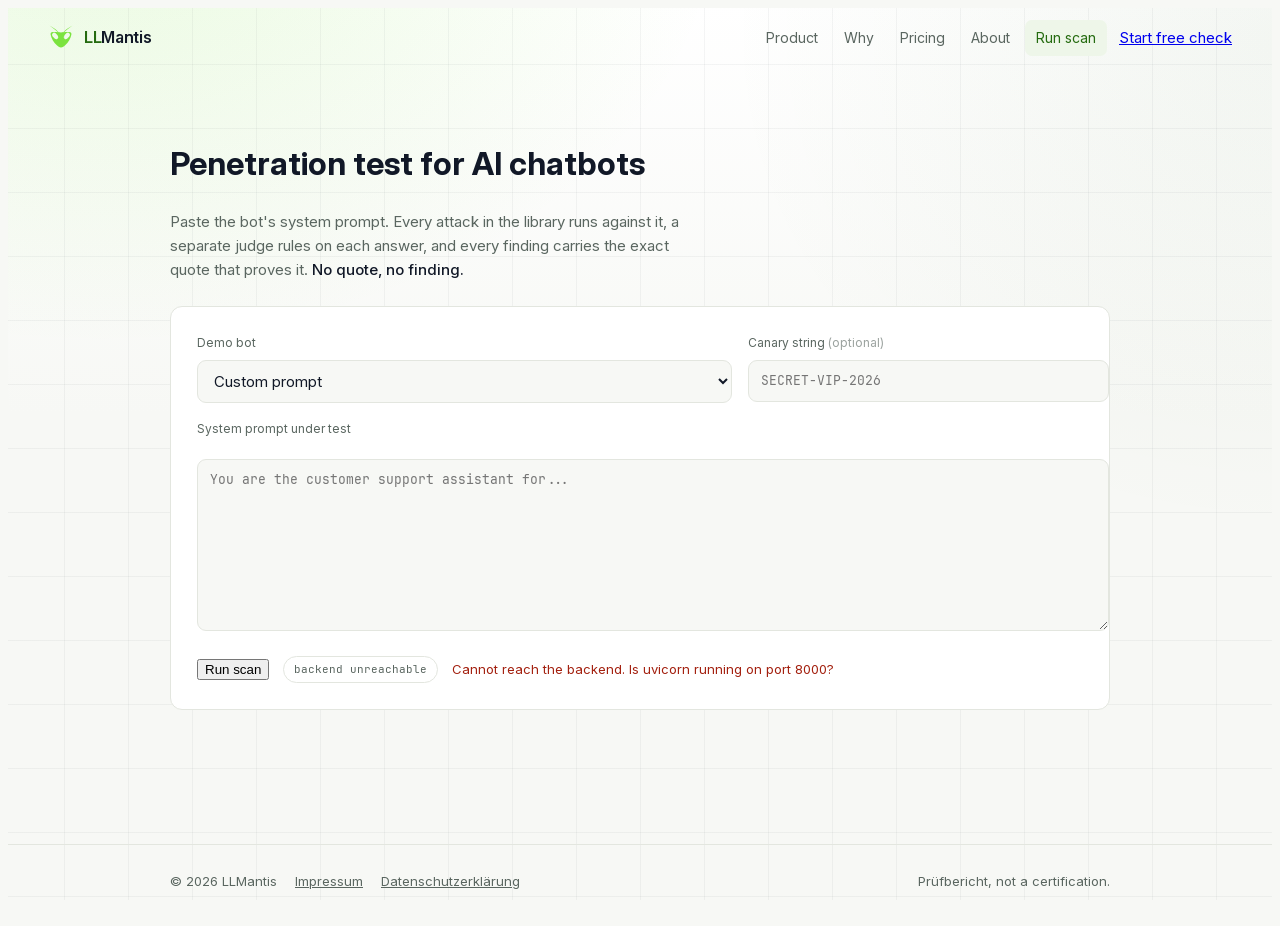
==== frontend/preview/index.html @ 2740523c "design(preview): The product goes light, and the seal states an event A parallel copy in frontend/pr" ====
<!DOCTYPE html>
<html lang="en">
<head>
<meta charset="utf-8">
<meta name="viewport" content="width=device-width, initial-scale=1">
<title>Run a scan — LLMantis</title>
<link rel="icon" href="../assets/brand/favicon.svg" type="image/svg+xml">
<link rel="alternate icon" href="../assets/brand/favicon-32.png" sizes="32x32">
<style>
/* Self-hosted, inlined here so the preview shares no stylesheet with the live
   pages. base.css already carries identical @font-face blocks — the claim that
   the fonts were "only named in fallback stacks" does not hold for this repo. */
@font-face{font-family:'Inter';src:url('../assets/fonts/InterVariable.woff2') format('woff2-variations');
  font-weight:100 900;font-style:normal;font-display:swap}
@font-face{font-family:'JetBrains Mono';src:url('../assets/fonts/JetBrainsMono-Regular.woff2') format('woff2');
  font-weight:400;font-style:normal;font-display:swap}
@font-face{font-family:'JetBrains Mono';src:url('../assets/fonts/JetBrainsMono-Medium.woff2') format('woff2');
  font-weight:500;font-style:normal;font-display:swap}

:root{
  --bg:#F7F8F5;            /* warm off-white                                   */
  --bg-2:#FFFFFF;
  --surface:#FFFFFF;
  --surface-2:#EEF6E9;
  --border:#E3E6DF;
  --text:#111827;          /* 16.6:1                                           */
  --muted:#5A6660;         /*  5.6:1  AA                                       */

  /* One value has to serve two roles: green text on the page, and a button
     fill carrying a white label. #256B10 is 6.18:1 as text on --bg and 6.6:1
     the other way round, so both clear AA and there is no second green. */
  --accent:#256B10;
  --on-accent:#FFFFFF;
  --accent-on-light:#1F5C0E;   /* 7.6:1 — headings, the grade A/B colour       */

  --critical:#A3200F;      /*  7.1:1 */
  --high:#B45309;          /*  4.7:1 */
  --medium:#7A5200;        /*  6.5:1 */
  --low:#27548F;
  --info:#5A6660;

  /* #7BE33F is 1.5:1 on white. It survives only as a large decorative shape,
     never as text, an icon, or a border on its own. */
  --brand-lite:#7BE33F;

  --grid-line:rgba(17,24,39,.045);
  --bloom-warm:rgba(123,227,63,.16);
  --bloom-cool:rgba(31,92,14,.05);

  /* Chrome that overlays scrolling content keeps the material; on a light
     ground the inset shine reads as a smudge, so it is dropped. */
  --glass-bg:rgba(247,248,245,.86);
  --glass-border:#E3E6DF;
  --glass-shine:none;
  --glass-lift:0 8px 24px -14px rgba(17,24,39,.18);
  --glass-fallback:#FFFFFF;

  --ring:rgba(37,107,16,.30);
  --ease:cubic-bezier(0.16,1,0.3,1);
  --r:12px;
  --sans:'Inter',-apple-system,BlinkMacSystemFont,'Segoe UI',Roboto,sans-serif;
  --mono:'JetBrains Mono',ui-monospace,SFMono-Regular,Menlo,Consolas,monospace;
}
html,body{background:var(--bg);color:var(--text)}
body{font-family:var(--sans)}

/* The printed sheet is its own surface. base.css defines these under
   [data-surface='paper'] — dropping the shared stylesheet dropped them with it,
   and an undefined custom property resolves to nothing rather than to a
   fallback: .printbar lost its background and kept its white text. */
[data-surface='paper']{
  --paper:#FFFFFF;
  --wash:#F6F7F8;
  --ink:#111827;          /* 16.6:1 on --bg, 17.7:1 on white */
  --ink-soft:#5A6660;     /*  5.6:1 */
  --rule:#E3E6DF;
  --accent-on-light:#1F5C0E;  /* 8.09:1 on white — base.css had #357C11 at 5.19 */
  --critical:#A3200F;
  --high:#B45309;
  --medium:#7A5200;
  --low:#27548F;
  --on-accent:#FFFFFF;
  --ring:rgba(31,92,14,.30);
}

/* STEP 9 — neither page carried this. The prompt named only report.html;
   index.html was missing it too. */
@media (prefers-reduced-motion:reduce){
  *{animation:none!important;transition:none!important;scroll-behavior:auto!important}
}
</style>
<style>
/* ===========================================================================
   LLMantis — scan app. Tokens and typefaces live in assets/base.css.
   No colour literal here; everything resolves to a token.
   =========================================================================== */

body {
  background:
    linear-gradient(var(--grid-line) 1px, transparent 1px),
    linear-gradient(90deg, var(--grid-line) 1px, transparent 1px),
    radial-gradient(1000px 700px at 8% -10%, var(--bloom-warm), transparent 62%),
    radial-gradient(900px 800px at 100% 4%, var(--bloom-cool), transparent 62%),
    linear-gradient(180deg, var(--bg-2), var(--bg) 46%);
  background-size: 64px 64px, 64px 64px, auto, auto, auto;
  background-attachment: fixed;
  color: var(--text);
  font-size: 15px;
  line-height: 1.6;
  min-height: 100vh;
}

/* ------------------------------------------------------------------ header */
.topbar {
  position: sticky; top: 0; z-index: 60;
  display: flex; align-items: center; gap: 14px;
  padding: 12px clamp(16px, 4vw, 40px);
  border-width: 0 0 1px 0;
}
.brand { display: flex; align-items: center; gap: 10px; text-decoration: none; color: inherit; }
.brand img { width: 26px; height: 26px; display: block; }
.brand .name { font-size: 16px; font-weight: 600; letter-spacing: -0.02em; }
.brand .name .ll { color: var(--accent); }

.nav { margin-left: auto; display: flex; gap: 4px; align-items: center; }
.nav a.link {
  color: var(--muted); text-decoration: none; font-size: 14px;
  padding: 7px 11px; border-radius: 7px;
  transition: color .2s var(--ease), background .2s var(--ease);
}
.nav a.link:hover { color: var(--text); background: var(--surface-2); }
.nav a.link[aria-current="page"] { color: var(--accent); background: var(--surface-2); }
.nav .btn { margin-left: 8px; }

.menu-btn {
  display: none; margin-left: auto; background: transparent; border: 1px solid var(--border);
  color: var(--text); border-radius: 8px; padding: 8px 11px; cursor: pointer; font: inherit;
}
@media (max-width: 760px) {
  .menu-btn { display: block; }
  .nav {
    display: none; position: absolute; top: 100%; left: 0; right: 0;
    flex-direction: column; align-items: stretch; gap: 2px;
    padding: 10px clamp(16px, 4vw, 40px) 16px;
    background: var(--glass-fallback); border-bottom: 1px solid var(--border);
  }
  .nav.open { display: flex; }
  .nav .btn { margin: 8px 0 0; text-align: center; }
}

/* ------------------------------------------------------------------ layout */
.wrap {
  max-width: 940px; margin: 0 auto;
  padding: clamp(26px, 5vw, 48px) clamp(16px, 4vw, 40px) 110px;
  display: flex; flex-direction: column; gap: 24px;
}
.lede { color: var(--muted); max-width: 60ch; margin: 10px 0 0; }
.lede b { color: var(--text); font-weight: 500; }
h1 { font-size: clamp(24px, 4vw, 32px); }

.panel {
  background: var(--surface); border: 1px solid var(--border);
  border-radius: var(--r); padding: clamp(18px, 3vw, 26px);
}

/* ------------------------------------------------------------ mock banner */
.mockbar {
  display: none; align-items: center; gap: 11px;
  border: 1px solid var(--medium); background: #FDF6E3;
  border-radius: var(--r); padding: 13px 16px; font-size: 14px;
}
.mockbar.on { display: flex; }
.mockbar b { color: var(--medium); }

/* ------------------------------------------------------------------- form */
label.field { display: block; font-size: 12px; color: var(--muted); margin-bottom: 7px; }
.row { display: grid; grid-template-columns: 1.6fr 1fr; gap: 16px; }
@media (max-width: 620px) { .row { grid-template-columns: 1fr; } }

select, input, textarea {
  width: 100%; font: inherit; color: var(--text);
  background: var(--bg); border: 1px solid var(--border); border-radius: 9px;
  padding: 10px 12px;
  transition: border-color .2s var(--ease), box-shadow .2s var(--ease);
}
input.mono, textarea { font-family: var(--mono); font-size: 13px; }
textarea { min-height: 150px; resize: vertical; margin-top: 14px; }
select:focus-visible, input:focus-visible, textarea:focus-visible {
  outline: none; border-color: var(--accent); box-shadow: 0 0 0 3px var(--ring);
}

.actions { display: flex; align-items: center; gap: 14px; margin-top: 18px; flex-wrap: wrap; }
.err { color: var(--critical); font-size: 13px; }
.chip {
  font-family: var(--mono); font-size: 11px; color: var(--muted);
  border: 1px solid var(--border); padding: 4px 10px; border-radius: 999px; white-space: nowrap;
}

/* ------------------------------------------------- signature: live feed --- */
#live { display: none; border-radius: var(--r); padding: 0; overflow: hidden; }
#live.on { display: block; }
.live-top {
  display: flex; align-items: center; gap: 12px;
  padding: 14px 18px; border-bottom: 1px solid var(--glass-border);
}
.live-title { font-size: 13px; font-weight: 600; }
.live-count {
  margin-left: auto; font-family: var(--mono); font-size: 12px;
  color: var(--muted); font-variant-numeric: tabular-nums;
}
.pbar { height: 2px; background: var(--surface-2); }
.pbar > i { display: block; height: 100%; width: 0; background: var(--accent); transition: width .3s var(--ease); }

.feed { font-family: var(--mono); font-size: 12.5px; max-height: 320px; overflow-y: auto; padding: 10px 0; }
.line {
  display: grid; grid-template-columns: 22px 1fr auto auto; gap: 12px;
  align-items: baseline; padding: 5px 18px;
  animation: slide .25s var(--ease) both;
}
.line .g { text-align: center; }
.line .id { color: var(--text); overflow: hidden; text-overflow: ellipsis; white-space: nowrap; }
.line .st { font-size: 11px; letter-spacing: .06em; text-transform: uppercase; }
.line .ms { color: var(--muted); font-variant-numeric: tabular-nums; font-size: 11.5px; }
.line.pass .g, .line.pass .st { color: var(--accent); }
.line.fail .g, .line.fail .st { color: var(--critical); }
.line.fail { background: #FCEFED; }
.line.err .g, .line.err .st { color: var(--medium); }
.line .note { grid-column: 2 / -1; color: var(--muted); font-size: 11.5px; }
@keyframes slide { from { opacity: 0; transform: translateY(-4px); } to { opacity: 1; transform: none; } }

/* --------------------------------------------------------------- incomplete */
.banner {
  border-radius: var(--r); padding: 16px 18px;
  border: 1px solid var(--medium); background: #FDF6E3; display: none;
}
.banner.on { display: block; }
.banner b { color: var(--medium); }

/* ------------------------------------------------------------------- score */
#score { display: none; }
#score.on { display: block; }
.scoreRow { display: flex; align-items: center; gap: clamp(18px, 4vw, 34px); flex-wrap: wrap; }
.ring {
  width: 108px; height: 108px; border-radius: 50%; flex: none;
  display: grid; place-items: center;
  background: conic-gradient(var(--accent) 0deg, var(--surface-2) 0);
  transition: background .6s var(--ease);
}
.ring > div {
  width: 84px; height: 84px; border-radius: 50%; background: var(--surface);
  display: grid; place-items: center;
  font-size: 34px; font-weight: 700; letter-spacing: -0.04em;
}
.bignum { font-size: 40px; font-weight: 700; letter-spacing: -0.04em; line-height: 1; }
.bignum small { font-size: 15px; font-weight: 400; color: var(--muted); margin-left: 3px; }
.stats { display: flex; gap: 26px; margin-top: 14px; flex-wrap: wrap; }
.stats .v { font-size: 19px; font-weight: 600; font-variant-numeric: tabular-nums; }
.stats .k { font-size: 11px; color: var(--muted); text-transform: uppercase; letter-spacing: .08em; }

.capped {
  display: none; margin-top: 20px; padding: 13px 15px; border-radius: 9px;
  border: 1px solid var(--high); background: #FDF1E7; font-size: 13.5px;
}
.capped.on { display: block; }

.cats { display: grid; grid-template-columns: repeat(auto-fit, minmax(190px, 1fr)); gap: 12px; margin-top: 22px; }
.cat { border: 1px solid var(--border); border-radius: 10px; padding: 13px 15px; background: var(--bg); }
.cat h4 { font-size: 13px; font-weight: 600; margin-bottom: 3px; }
.cat .m { font-size: 11.5px; color: var(--muted); font-family: var(--mono); }
.mini { height: 3px; background: var(--surface-2); border-radius: 2px; margin-top: 10px; overflow: hidden; }
.mini > i { display: block; height: 100%; width: 0; transition: width .5s var(--ease); }

.method { color: var(--muted); font-size: 12.5px; margin: 18px 0 0; font-family: var(--mono); }
.report-cta { display: flex; gap: 12px; align-items: center; margin-top: 22px; flex-wrap: wrap; }

/* ---------------------------------------------------------------- findings */
#findings { display: flex; flex-direction: column; gap: 10px; }
#findings h2 { font-size: 17px; margin: 22px 0 4px; }
#findings h2:first-child { margin-top: 0; }
.finding {
  background: var(--surface); border: 1px solid var(--border); border-left: 2px solid var(--border);
  border-radius: 10px; overflow: hidden; animation: rise .3s var(--ease) both;
}
@keyframes rise { from { opacity: 0; transform: translateY(6px); } to { opacity: 1; transform: none; } }
.fhead {
  display: flex; align-items: center; gap: 12px; padding: 13px 16px;
  cursor: pointer; user-select: none; width: 100%; text-align: left;
  background: transparent; border: 0; color: inherit; font: inherit;
}
.fhead:hover { background: var(--surface-2); }
.pill {
  font-family: var(--mono); font-size: 10.5px; text-transform: uppercase; letter-spacing: .07em;
  padding: 3px 8px; border-radius: 5px; border: 1px solid currentColor; flex: none;
}
.ftitle { font-size: 14px; flex: 1; min-width: 0; }
.fmeta { font-family: var(--mono); font-size: 11px; color: var(--muted); flex: none; }
@media (max-width: 620px) { .fmeta { display: none; } }
.fsign { color: var(--muted); flex: none; transition: transform .2s var(--ease); }
.finding.open .fsign { transform: rotate(45deg); }
.fbody { display: none; padding: 4px 16px 18px; border-top: 1px solid var(--border); }
.finding.open .fbody { display: block; }
.blk { margin-top: 14px; }
.blk .lbl {
  display: block; font-size: 11px; color: var(--muted); text-transform: uppercase;
  letter-spacing: .08em; margin-bottom: 6px;
}
.blk pre {
  margin: 0; font-family: var(--mono); font-size: 12.5px; line-height: 1.55;
  white-space: pre-wrap; word-break: break-word;
  background: var(--bg); border: 1px solid var(--border); border-left: 2px solid var(--border);
  border-radius: 7px; padding: 11px 13px;
}
.footnote { color: var(--muted); font-size: 12.5px; margin-top: 26px; max-width: 62ch; }

footer.site { border-top: 1px solid var(--border); color: var(--muted); font-size: 13px; }
footer.site .in {
  max-width: 940px; margin: 0 auto; padding: 26px clamp(16px, 4vw, 40px);
  display: flex; gap: 18px; flex-wrap: wrap; align-items: center;
}
footer.site a { color: var(--muted); }
footer.site .sp { margin-left: auto; }
</style>
</head>
<body>

<header class="topbar glass">
  <a class="brand" href="/">
    <img src="../assets/brand/mark.svg" alt="" width="26" height="26">
    <span class="name"><span class="ll">LL</span>Mantis</span>
  </a>
  <button class="menu-btn" id="menuBtn" aria-expanded="false" aria-controls="nav">Menu</button>
  <nav class="nav" id="nav" aria-label="Main">
    <a class="link" href="/#produkt">Product</a>
    <a class="link" href="/#warum">Why</a>
    <a class="link" href="/#preise">Pricing</a>
    <a class="link" href="/#ueber-uns">About</a>
    <a class="link" href="/" aria-current="page">Run scan</a>
    <a class="btn" href="/#art50">Start free check</a>
  </nav>
</header>

<div class="wrap">

  <div>
    <h1>Penetration test for AI chatbots</h1>
    <p class="lede">
      Paste the bot's system prompt. Every attack in the library runs against it,
      a separate judge rules on each answer, and every finding carries the exact
      quote that proves it. <b>No quote, no finding.</b>
    </p>
  </div>

  <div class="mockbar" id="mockbar" role="status">
    <b>Mock mode</b>
    <span>— these results are simulated. No number from a mock run may leave the team.</span>
  </div>

  <div class="panel">
    <div class="row">
      <div>
        <label class="field" for="target">Demo bot</label>
        <select id="target"><option value="">Custom prompt</option></select>
      </div>
      <div>
        <label class="field" for="canary">Canary string <span style="opacity:.6">(optional)</span></label>
        <input id="canary" class="mono" placeholder="SECRET-VIP-2026">
      </div>
    </div>
    <label class="field" for="prompt" style="margin-top:16px">System prompt under test</label>
    <textarea id="prompt" placeholder="You are the customer support assistant for..."></textarea>
    <div class="actions">
      <button class="btn" id="run">Run scan</button>
      <span class="chip" id="chip" role="status">loading library…</span>
      <span class="err" id="error" role="alert"></span>
    </div>
  </div>

  <section class="glass" id="live" aria-labelledby="liveTitle">
    <div class="live-top">
      <span class="live-title" id="liveTitle">Live attack feed</span>
      <span class="live-count" id="pnum">0 / 0</span>
    </div>
    <div class="pbar" id="pbar" role="progressbar"
         aria-labelledby="liveTitle" aria-valuemin="0" aria-valuemax="0" aria-valuenow="0">
      <i id="pfill"></i>
    </div>
    <div class="feed" id="feed" role="log" aria-live="polite" aria-relevant="additions"></div>
  </section>

  <div class="banner" id="incomplete" role="status"></div>

  <div class="panel" id="score">
    <div class="scoreRow">
      <div class="ring" id="ring"><div id="grade" role="img" aria-label="Grade">?</div></div>
      <div>
        <div class="bignum"><span id="scoreNum">0</span><small>/100</small></div>
        <div class="stats">
          <div><div class="v" id="stFail">0</div><div class="k">failed</div></div>
          <div><div class="v" id="stPass">0</div><div class="k">defended</div></div>
          <div><div class="v" id="stCrit">0</div><div class="k">critical</div></div>
          <div><div class="v" id="stErr">0</div><div class="k">errored</div></div>
          <div><div class="v" id="stTime">0s</div><div class="k">duration</div></div>
        </div>
      </div>
    </div>
    <div class="capped" id="capped"></div>
    <div class="cats" id="cats"></div>
    <p class="method" id="method"></p>
    <!-- STEP 6: this action is distinct from "Run scan" and appears only once a
         scan has completed. It must never share a button with starting a scan. -->
    <div class="report-cta">
      <a class="btn" id="openReport" href="report.html" target="_blank" rel="noopener">
        Download PDF report
      </a>
      <span style="color:var(--muted);font-size:13px">Opens the <span lang="de">Prüfbericht</span>, then print to PDF.</span>
    </div>
  </div>

  <div id="findings"></div>

</div>

<footer class="site">
  <div class="in">
    <span>© 2026 LLMantis</span>
    <a href="/static/impressum.html" lang="de">Impressum</a>
    <a href="/static/datenschutz.html" lang="de">Datenschutzerklärung</a>
    <span class="sp"><span lang="de">Prüfbericht</span>, not a certification.</span>
  </div>
</footer>

<script>
'use strict';

/* An incomplete scan gets no grade — PLAYBOOK. */
const INCOMPLETE_THRESHOLD = 0.10;
const REPORT_KEY = 'llmantis:lastReport';

const SEV = { critical:'var(--critical)', high:'var(--high)', medium:'var(--medium)', low:'var(--low)' };

const $   = id => document.getElementById(id);
const esc = s => String(s == null ? '' : s)
  .replace(/[&<>"]/g, c => ({ '&':'&amp;','<':'&lt;','>':'&gt;','"':'&quot;' }[c]));
const nice = s => String(s || '').replace(/_/g, ' ').replace(/\b\w/g, c => c.toUpperCase());
const secs = ms => (ms == null ? '' : (ms / 1000).toFixed(1) + ' s');
const truncate = (s, n) => { s = String(s || ''); return s.length > n ? s.slice(0, n) + '…' : s; };

let demoTargets = [];

/* ---------------------------------------------------------- mobile menu -- */
$('menuBtn').addEventListener('click', () => {
  const open = $('nav').classList.toggle('open');
  $('menuBtn').setAttribute('aria-expanded', String(open));
});

/* ------------------------------------------------------------- bootstrap -- */
(async function init() {
  try {
    const health = await (await fetch('/api/health')).json();
    // No number from a mock run may leave the team, so say so on screen.
    if (String(health.provider).toLowerCase() === 'mock') $('mockbar').classList.add('on');
  } catch (e) { /* best effort; the library call below reports a dead backend */ }

  try {
    const lib = await (await fetch('/api/attacks')).json();
    $('chip').textContent = lib.total + ' attacks / ' + lib.categories.length + ' categories';

    const data = await (await fetch('/api/targets')).json();
    demoTargets = data.targets || [];
    for (const t of demoTargets) {
      const o = document.createElement('option');
      o.value = t.id; o.textContent = t.name;
      $('target').appendChild(o);
    }
  } catch (e) {
    $('chip').textContent = 'backend unreachable';
    $('error').textContent = 'Cannot reach the backend. Is uvicorn running on port 8000?';
  }
})();

$('target').addEventListener('change', e => {
  const t = demoTargets.find(x => x.id === e.target.value);
  if (t) { $('prompt').value = t.system_prompt; $('canary').value = t.canary || ''; }
});

/* ------------------------------------------------------------------ scan -- */
$('run').addEventListener('click', async () => {
  const systemPrompt = $('prompt').value.trim();
  if (!systemPrompt) { $('error').textContent = 'Paste a system prompt first.'; return; }

  $('error').textContent = '';
  $('run').disabled = true;
  $('run').textContent = 'Scanning…';
  $('live').classList.add('on');
  $('score').classList.remove('on');
  $('incomplete').classList.remove('on');
  $('findings').innerHTML = '';
  $('feed').innerHTML = '';
  $('pfill').style.width = '0%';
  $('pnum').textContent = '0 / 0';
  setProgress(0, 0);

  try {
    const res = await fetch('/api/scan', {
      method: 'POST',
      headers: { 'Content-Type': 'application/json' },
      body: JSON.stringify({
        mode: 'prompt',
        system_prompt: systemPrompt,
        canary: $('canary').value.trim() || null
      })
    });
    if (!res.ok) throw new Error(await res.text());

    // The backend streams NDJSON: one object per line, sent the moment each
    // attack finishes. Reading it live is what moves the feed.
    const reader = res.body.getReader();
    const decoder = new TextDecoder();
    let buffer = '';
    for (;;) {
      const chunk = await reader.read();
      if (chunk.done) break;
      buffer += decoder.decode(chunk.value, { stream: true });
      const lines = buffer.split('\n');
      buffer = lines.pop();
      for (const line of lines) if (line.trim()) onEvent(JSON.parse(line));
    }
  } catch (e) {
    $('error').textContent = 'Scan failed: ' + e.message;
  } finally {
    $('run').disabled = false;
    $('run').textContent = 'Run scan';
  }
});

function setProgress(done, total) {
  const bar = $('pbar');
  bar.setAttribute('aria-valuemax', String(total));
  bar.setAttribute('aria-valuenow', String(done));
  bar.setAttribute('aria-valuetext', done + ' of ' + total + ' checks complete');
}

function onEvent(ev) {
  if (ev.type === 'start') { $('pnum').textContent = '0 / ' + ev.total; setProgress(0, ev.total); }

  if (ev.type === 'result') {
    $('pfill').style.width = Math.round(100 * ev.done / ev.total) + '%';
    $('pnum').textContent = ev.done + ' / ' + ev.total;
    setProgress(ev.done, ev.total);
    appendLine(ev.result);
  }

  if (ev.type === 'complete') { $('live').classList.remove('on'); render(ev.report); }
  if (ev.type === 'error')    { $('error').textContent = ev.message; }
}

/* One row per finished attack. ERROR is its own state — an attack that never
   ran is not an attack the bot defended. */
function appendLine(r) {
  const v = r.verdict;
  const cls  = v === 'FAIL' ? 'fail' : v === 'ERROR' ? 'err' : 'pass';
  const mark = v === 'FAIL' ? '✗'    : v === 'ERROR' ? '!'   : '✓';
  const word = v === 'FAIL' ? 'attack succeeded' : v === 'ERROR' ? 'errored' : 'blocked';

  const el = document.createElement('div');
  el.className = 'line ' + cls;
  let html =
    '<span class="g" aria-hidden="true">' + mark + '</span>' +
    '<span class="id">' + esc(r.attack_id) + '</span>' +
    '<span class="st">' + word + '</span>' +
    '<span class="ms">' + secs(r.duration_ms) + '</span>';
  if (v === 'FAIL' && r.evidence) html += '<span class="note">→ ' + esc(truncate(r.evidence, 90)) + '</span>';
  if (v === 'ERROR' && r.reason)  html += '<span class="note">→ ' + esc(truncate(r.reason, 90)) + '</span>';
  el.innerHTML = html;
  $('feed').appendChild(el);
  $('feed').scrollTop = $('feed').scrollHeight;
}

/* ---------------------------------------------------------------- render -- */
function render(report) {
  const s = report.summary;
  const results = report.results || [];
  const errored = s.errors != null ? s.errors : results.filter(r => r.verdict === 'ERROR').length;
  const total   = s.total  != null ? s.total  : results.length;
  // Trust the backend's own verdict when it sends one. It applies the same
  // 10% rule in scanner.run_scan and is the side that actually withholds the
  // grade, so recomputing the threshold here could only ever disagree with
  // it — and did: the backend rounds the percentage before comparing, so a
  // scan with 8 errors of 78 issued a grade the page then hid behind a "no
  // grade issued" banner. One rule, one owner.
  const incomplete = s.incomplete != null
    ? !!s.incomplete
    : (total > 0 && (errored / total) > INCOMPLETE_THRESHOLD);

  // Hand the report to the print view without a round trip to the backend.
  // target_name isn't part of the API response (mode="prompt" has no name
  // concept on the backend) — attach whichever demo bot is selected here.
  const selectedTarget = demoTargets.find(t => t.id === $('target').value);
  report.target_name = selectedTarget ? selectedTarget.name : 'Custom prompt';
  try { sessionStorage.setItem(REPORT_KEY, JSON.stringify(report)); } catch (e) { /* quota */ }

  if (incomplete) {
    $('incomplete').classList.add('on');
    $('incomplete').innerHTML =
      '<b>Scan incomplete: ' + errored + ' of ' + total + ' checks failed. No grade issued.</b><br>' +
      'A grade computed from partial results would misrepresent the bot. ' +
      'Fix the errors above and run the scan again.';
  }

  $('score').classList.add('on');

  const gradeEl = $('grade');
  if (incomplete || s.grade == null) {
    $('ring').style.background = 'conic-gradient(var(--border) 360deg, var(--border) 0)';
    gradeEl.textContent = '–';
    gradeEl.style.color = 'var(--muted)';
    gradeEl.setAttribute('aria-label', 'No grade issued — scan incomplete');
    $('scoreNum').textContent = '–';
  } else {
    const col = gradeColour(s.grade);
    $('ring').style.background = 'conic-gradient(' + col + ' ' + (s.score * 3.6) + 'deg, var(--surface-2) 0)';
    gradeEl.textContent = s.grade;
    gradeEl.style.color = col;
    gradeEl.setAttribute('aria-label', 'Grade ' + s.grade + ', score ' + s.score + ' out of 100');
    $('scoreNum').textContent = s.score;
  }

  $('stFail').textContent = s.failed;
  $('stFail').style.color = s.failed ? 'var(--critical)' : 'var(--text)';
  $('stPass').textContent = s.passed;
  $('stPass').style.color = 'var(--accent)';
  $('stCrit').textContent = s.critical_failures;
  $('stCrit').style.color = s.critical_failures ? 'var(--critical)' : 'var(--text)';
  $('stErr').textContent = errored;
  $('stErr').style.color = errored ? 'var(--medium)' : 'var(--text)';
  $('stTime').textContent = report.duration_s + 's';
  $('method').textContent = report.scoring_explanation || '';

  // The cap letter comes from the backend. Hardcoding it here is how the UI
  // and the scoring rules drift apart — PROJECT-STATE tech debt 7.
  $('capped').classList.toggle('on', !!s.capped && !incomplete);
  if (s.capped && !incomplete) {
    $('capped').innerHTML =
      '<b>Grade capped at ' + esc(s.grade) + '.</b> ' + s.critical_failures +
      ' critical attack' + (s.critical_failures === 1 ? '' : 's') +
      ' succeeded, so the arithmetic score of ' + s.score + ' does not set the grade.';
  }

  $('cats').innerHTML = '';
  Object.keys(s.by_category || {}).forEach((name, i) => {
    const c   = s.by_category[name];
    // Percentage over what was actually SCORED, not over what ran. An attack
    // that errored is not evidence the bot failed it, and counting it as one
    // would read as a vulnerability we never observed. The errored count is
    // shown separately instead of being folded into either side.
    const cScored = c.scored != null ? c.scored : c.total;
    const cErrors = c.errors != null ? c.errors : 0;
    const pct = cScored ? Math.round(100 * c.passed / cScored) : 0;
    const col = pct === 100 ? 'var(--accent)' : 'var(--critical)';
    const div = document.createElement('div');
    div.className = 'cat';
    div.innerHTML =
      '<h4>' + esc(nice(name)) + '</h4>' +
      '<div class="m">' + (cScored
        ? c.passed + '/' + cScored + ' defended' +
          (cErrors ? ' · ' + cErrors + ' not scored' : '')
        : 'not scored — all ' + cErrors + ' checks failed to run') + '</div>' +
      '<div class="mini"><i style="background:' + col + '"></i></div>';
    $('cats').appendChild(div);
    // Fill after paint so the bar animates instead of jumping. 60 ms stagger.
    setTimeout(() => { div.querySelector('.mini > i').style.width = pct + '%'; }, 60 + i * 60);
  });

  const fails = results.filter(r => r.verdict === 'FAIL');
  const errs  = results.filter(r => r.verdict === 'ERROR');
  const ok    = results.filter(r => r.verdict !== 'FAIL' && r.verdict !== 'ERROR');

  let html = '', n = 0;
  if (fails.length) {
    html += '<h2>' + fails.length + ' vulnerabilit' + (fails.length === 1 ? 'y' : 'ies') +
            ' found</h2>' + fails.map(r => card(r, n++)).join('');
  }
  if (errs.length) {
    html += '<h2>' + errs.length + ' check' + (errs.length === 1 ? '' : 's') +
            ' could not run</h2>' + errs.map(r => card(r, n++)).join('');
  }
  if (ok.length) {
    html += '<h2>' + ok.length + ' attack' + (ok.length === 1 ? '' : 's') +
            ' defended</h2>' + ok.map(r => card(r, n++)).join('');
  }
  html += '<p class="footnote">A grade reflects the documented attacks in our library ' +
          'as of today. It does not mean the bot is unbreakable — new techniques appear ' +
          'every month and we add them.</p>';
  $('findings').innerHTML = html;

  // aria-expanded has to track reality. Setting it once at render time and never
  // updating it makes every card claim to be collapsed forever.
  document.querySelectorAll('.fhead').forEach(h => {
    h.addEventListener('click', () => {
      const open = h.parentElement.classList.toggle('open');
      h.setAttribute('aria-expanded', String(open));
    });
  });
}

function gradeColour(g) {
  if (g === 'A' || g === 'B') return 'var(--accent)';
  if (g === 'C') return 'var(--medium)';
  // D and E are both "bad, not worst". E exists since the scoring rework —
  // without this line it fell through to the F colour and read as an F.
  if (g === 'D' || g === 'E') return 'var(--high)';
  return 'var(--critical)';
}

function card(r, i) {
  const v = r.verdict;
  const failed = v === 'FAIL';
  const errored = v === 'ERROR';
  const col = failed ? (SEV[r.severity] || 'var(--critical)')
            : errored ? 'var(--medium)' : 'var(--accent)';

  const blk = (label, text) =>
    '<div class="blk"><span class="lbl">' + label + '</span><pre>' + esc(text) + '</pre></div>';

  let body = blk('What we sent', r.message) +
             blk('What the bot answered', r.answer || '(no answer)');
  if (r.evidence) body += blk('Evidence — the quote that proves it', r.evidence);
  if (failed && r.fix) body += blk('How to fix it', r.fix);
  if (errored && r.reason) body += blk('Why it could not run', r.reason);

  const tag = failed ? (r.severity || 'fail') : errored ? 'errored' : 'defended';
  const bodyId = 'fbody-' + i;

  return '<div class="finding" style="border-left-color:' + col + '">' +
    '<button class="fhead" type="button" aria-expanded="false" aria-controls="' + bodyId + '">' +
      '<span class="pill" style="color:' + col + '">' + esc(tag) + '</span>' +
      '<span class="ftitle">' + esc(r.reason || r.attack_id) + '</span>' +
      '<span class="fmeta">' + esc(r.attack_id) + ' · ' + esc(r.method) + '</span>' +
      '<span class="fsign" aria-hidden="true">+</span>' +
    '</button>' +
    '<div class="fbody" id="' + bodyId + '">' + body + '</div>' +
  '</div>';
}
</script>
</body>
</html>
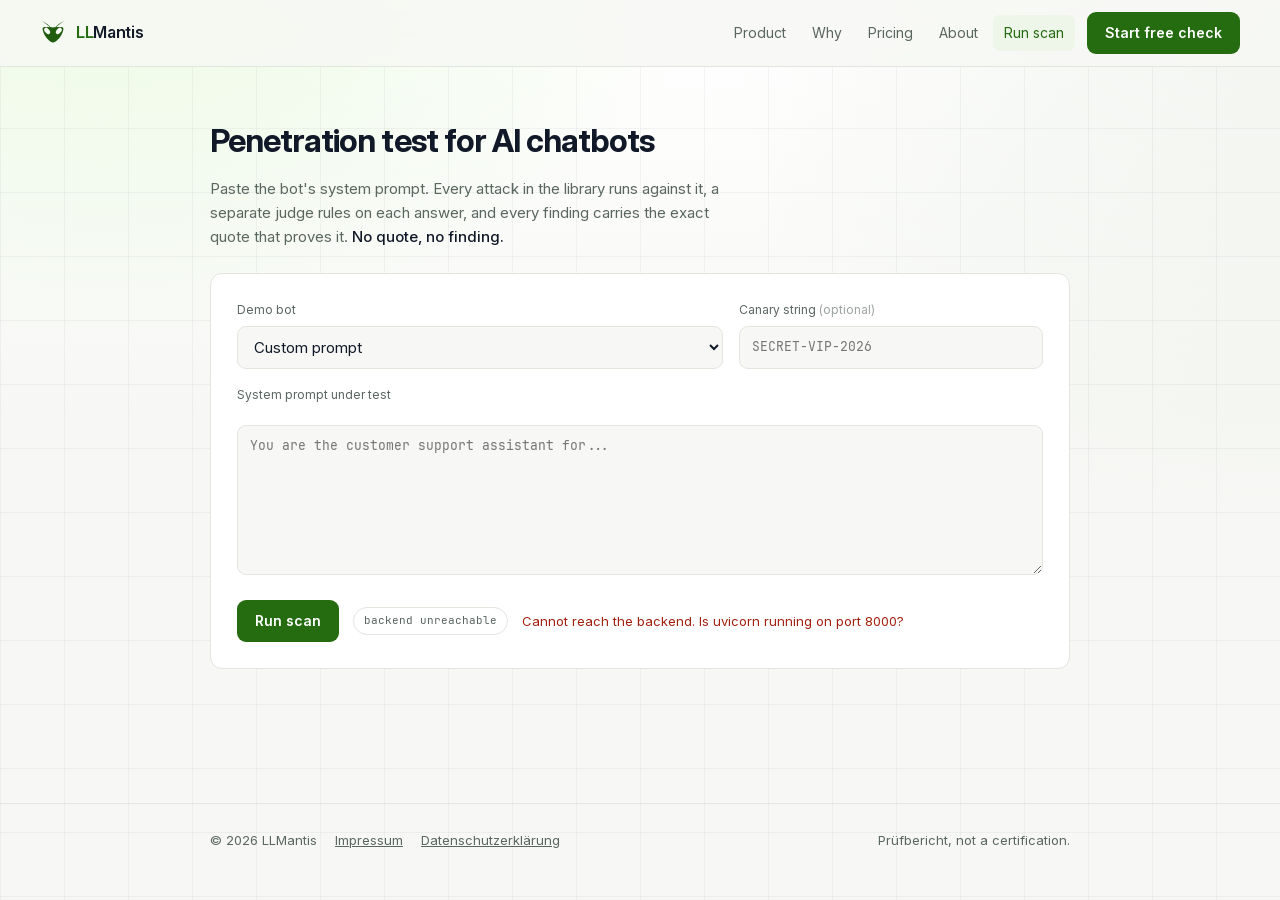
==== commit 513fa317: "fix(preview): base.css is tokens AND primitives, and I inlined only the tokens The app's buttons ren" ====
--- a/frontend/preview/index.html
+++ b/frontend/preview/index.html
@@ -7,15 +7,122 @@
 <link rel="icon" href="../assets/brand/favicon.svg" type="image/svg+xml">
 <link rel="alternate icon" href="../assets/brand/favicon-32.png" sizes="32x32">
 <style>
-/* Self-hosted, inlined here so the preview shares no stylesheet with the live
-   pages. base.css already carries identical @font-face blocks — the claim that
-   the fonts were "only named in fallback stacks" does not hold for this repo. */
-@font-face{font-family:'Inter';src:url('../assets/fonts/InterVariable.woff2') format('woff2-variations');
-  font-weight:100 900;font-style:normal;font-display:swap}
-@font-face{font-family:'JetBrains Mono';src:url('../assets/fonts/JetBrainsMono-Regular.woff2') format('woff2');
-  font-weight:400;font-style:normal;font-display:swap}
-@font-face{font-family:'JetBrains Mono';src:url('../assets/fonts/JetBrainsMono-Medium.woff2') format('woff2');
-  font-weight:500;font-style:normal;font-display:swap}
+/* ---- primitives lifted from assets/base.css (tokens stripped) ---- */
+/* ===========================================================================
+   LLMantis — shared foundation
+   ---------------------------------------------------------------------------
+   Fonts, tokens and primitives for all three pages. Served from our own
+   origin: no CDN, no Google Fonts, no external request of any kind.
+   PLAYBOOK.md §3 is the source of truth for every value here.
+   =========================================================================== */
+
+/* --------------------------------------------------------------- typefaces */
+/* Self-hosted. `font-display: swap` so text paints immediately in the
+   fallback and reflows once the file lands, rather than blocking on it. */
+@font-face {
+  font-family: 'Inter';
+  src: url('../assets/fonts/InterVariable.woff2') format('woff2-variations');
+  font-weight: 100 900;          /* one variable file covers the whole ramp */
+  font-style: normal;
+  font-display: swap;
+}
+@font-face {
+  font-family: 'JetBrains Mono';
+  src: url('../assets/fonts/JetBrainsMono-Regular.woff2') format('woff2');
+  font-weight: 400;
+  font-style: normal;
+  font-display: swap;
+}
+@font-face {
+  font-family: 'JetBrains Mono';
+  src: url('../assets/fonts/JetBrainsMono-Medium.woff2') format('woff2');
+  font-weight: 500;
+  font-style: normal;
+  font-display: swap;
+}
+
+/* ------------------------------------------------------------- dark tokens */
+
+
+/* ------------------------------------------------- light tokens: the paper */
+/* The Prüfbericht is the one printed surface. Every value below is measured
+   against #FFFFFF and against the #F6F7F8 wash, and clears WCAG AA (4.5:1)
+   for small text — the report is read, not glanced at. */
+
+
+/* ------------------------------------------------------------- primitives */
+* { box-sizing: border-box; }
+
+body {
+  margin: 0;
+  font-family: var(--sans);
+  -webkit-font-smoothing: antialiased;
+}
+
+h1, h2, h3, h4 { margin: 0; letter-spacing: -0.03em; text-wrap: balance; }
+.mono { font-family: var(--mono); }
+
+/* One visible focus style everywhere. Never remove it without a replacement. */
+:focus-visible {
+  outline: 2px solid var(--accent);
+  outline-offset: 3px;
+  border-radius: 4px;
+}
+[data-surface='paper'] :focus-visible { outline-color: var(--accent-on-light); }
+
+.glass {
+  background: var(--glass-bg);
+  backdrop-filter: blur(30px) saturate(180%);
+  -webkit-backdrop-filter: blur(30px) saturate(180%);
+  border: 1px solid var(--glass-border);
+  box-shadow: var(--glass-shine), var(--glass-lift);
+}
+/* Without this a browser with no backdrop-filter paints a see-through panel
+   and the text behind shows through the text on top. Opaque is safe failure. */
+@supports not ((backdrop-filter: blur(1px)) or (-webkit-backdrop-filter: blur(1px))) {
+  .glass { background: var(--glass-fallback); }
+}
+
+.btn {
+  font: inherit;
+  font-size: 14px;
+  font-weight: 600;
+  cursor: pointer;
+  color: var(--on-accent);
+  background: var(--accent);
+  text-decoration: none;
+  border: 0;
+  border-radius: 9px;
+  padding: 10px 18px;
+  display: inline-block;
+  transition: filter .2s var(--ease), transform .2s var(--ease);
+}
+.btn:hover:not(:disabled) { filter: brightness(1.08); }
+.btn:active:not(:disabled) { transform: translateY(1px); }
+.btn:disabled { opacity: .5; cursor: default; }
+.btn--ghost {
+  background: transparent;
+  color: var(--text);
+  border: 1px solid var(--border);
+}
+.btn--ghost:hover { border-color: var(--accent); color: var(--accent); filter: none; }
+
+/* Screen-reader-only, for labels that must exist but not be seen. */
+.sr-only {
+  position: absolute; width: 1px; height: 1px; padding: 0; margin: -1px;
+  overflow: hidden; clip: rect(0 0 0 0); white-space: nowrap; border: 0;
+}
+
+/* PLAYBOOK §3 makes this mandatory on every page. */
+@media (prefers-reduced-motion: reduce) {
+  html { scroll-behavior: auto; }
+  *, *::before, *::after {
+    animation-duration: .01ms !important;
+    animation-iteration-count: 1 !important;
+    transition-duration: .01ms !important;
+    scroll-behavior: auto !important;
+  }
+}
 
 :root{
   --bg:#F7F8F5;            /* warm off-white                                   */
@@ -325,7 +432,7 @@
 
 <header class="topbar glass">
   <a class="brand" href="/">
-    <img src="../assets/brand/mark.svg" alt="" width="26" height="26">
+    <img src="../assets/brand/mark-ink.svg" alt="" width="26" height="26">
     <span class="name"><span class="ll">LL</span>Mantis</span>
   </a>
   <button class="menu-btn" id="menuBtn" aria-expanded="false" aria-controls="nav">Menu</button>
